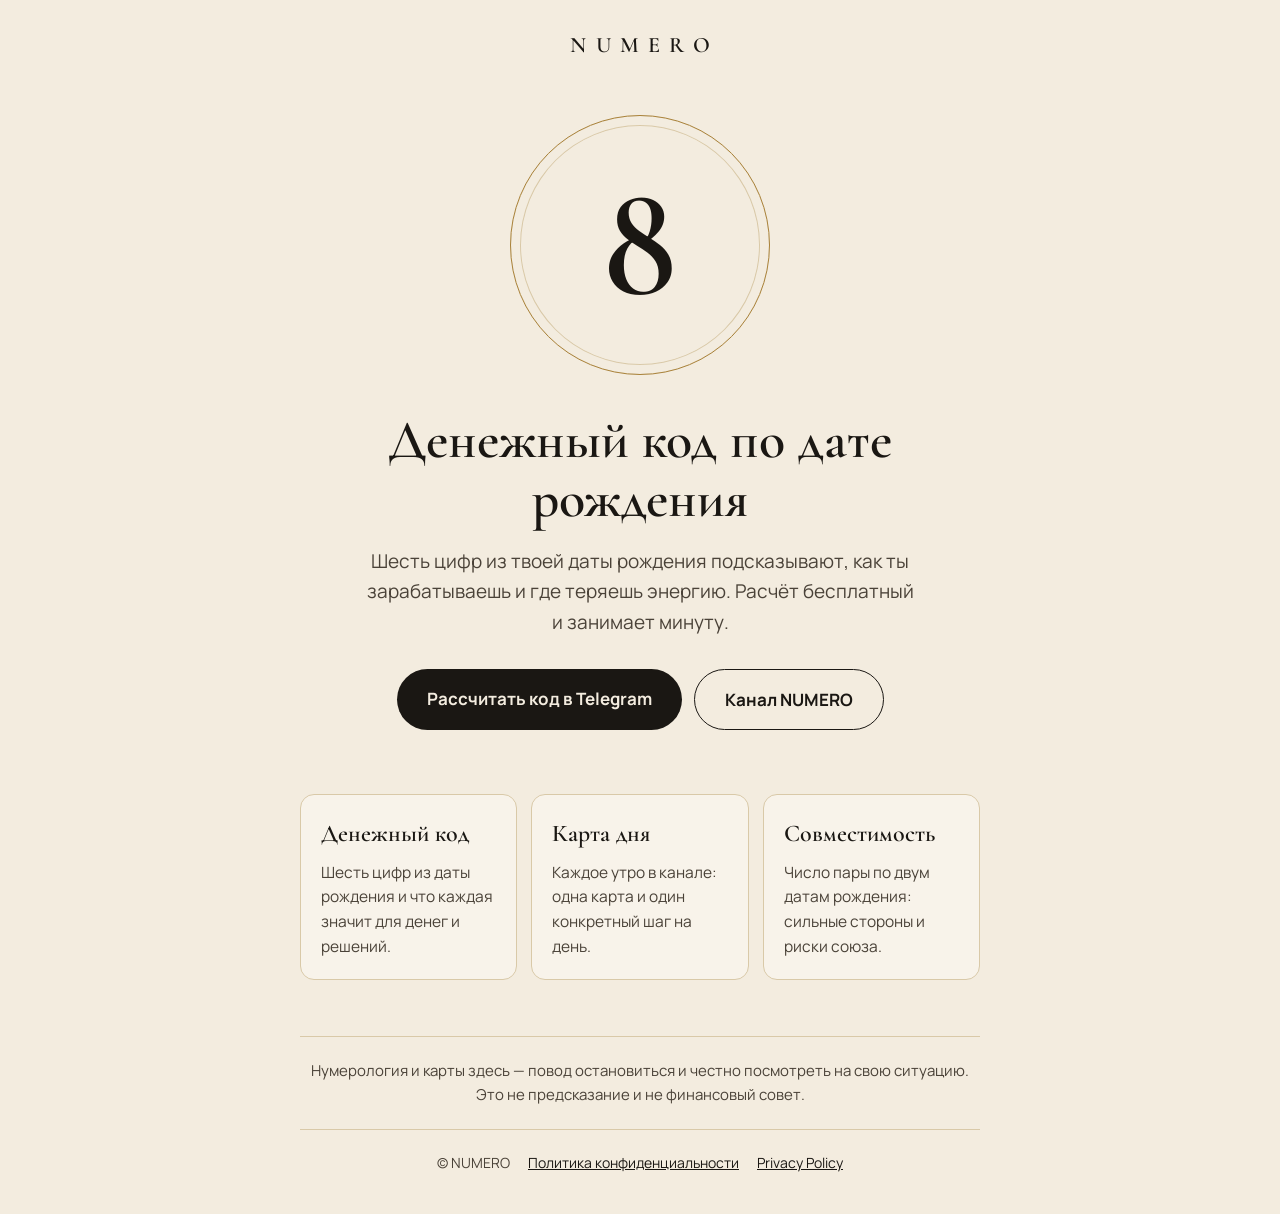
==== index.html @ ea4718e3 "NUMERO site: home, privacy policy, pin images" ====
<!doctype html>
<html lang="ru">
<head>
<meta charset="utf-8">
<meta name="viewport" content="width=device-width,initial-scale=1">
<title>NUMERO · Денежный код по дате рождения</title>
<meta name="description" content="Денежный код и значение цифр по дате рождения, карта дня таро. Рассчитай свой код бесплатно в Telegram.">
<link rel="stylesheet" href="style.css">
</head>
<body>
<div class="wrap">
  <header class="top"><a class="brand" href="./">NUMERO</a></header>

  <section class="hero">
    <div class="seal" aria-hidden="true"><span>8</span></div>
    <h1>Денежный код по дате рождения</h1>
    <p class="lead">Шесть цифр из твоей даты рождения подсказывают, как ты зарабатываешь и где теряешь энергию. Расчёт бесплатный и занимает минуту.</p>
    <div class="btns">
      <a class="btn" href="https://t.me/paveldokbot?start=pin_site_home">Рассчитать код в Telegram</a>
      <a class="btn ghost" href="https://t.me/thenumero">Канал NUMERO</a>
    </div>
  </section>

  <section class="cards">
    <div class="card"><h3>Денежный код</h3><p>Шесть цифр из даты рождения и что каждая значит для денег и решений.</p></div>
    <div class="card"><h3>Карта дня</h3><p>Каждое утро в канале: одна карта и один конкретный шаг на день.</p></div>
    <div class="card"><h3>Совместимость</h3><p>Число пары по двум датам рождения: сильные стороны и риски союза.</p></div>
  </section>

  <p class="note">Нумерология и карты здесь — повод остановиться и честно посмотреть на свою ситуацию. Это не предсказание и не финансовый совет.</p>

  <footer>
    <span>© NUMERO</span>
    <a href="privacy.html">Политика конфиденциальности</a>
    <a href="privacy.html#en">Privacy Policy</a>
  </footer>
</div>
</body>
</html>
---- style.css ----
@font-face{font-family:"Cormorant";font-weight:600;font-display:swap;src:url(fonts/cormorant-garamond-cyrillic-600-normal.woff2) format("woff2");unicode-range:U+0301,U+0400-045F,U+0490-0491,U+04B0-04B1,U+2116}
@font-face{font-family:"Cormorant";font-weight:600;font-display:swap;src:url(fonts/cormorant-garamond-latin-600-normal.woff2) format("woff2");unicode-range:U+0000-00FF,U+0131,U+0152-0153,U+02BB-02BC,U+02C6,U+02DA,U+02DC,U+2000-206F,U+20AC,U+2122,U+2191,U+2193,U+2212,U+2215,U+FEFF,U+FFFD}
@font-face{font-family:"Manrope";font-weight:400;font-display:swap;src:url(fonts/manrope-cyrillic-400-normal.woff2) format("woff2");unicode-range:U+0301,U+0400-045F,U+0490-0491,U+04B0-04B1,U+2116}
@font-face{font-family:"Manrope";font-weight:400;font-display:swap;src:url(fonts/manrope-latin-400-normal.woff2) format("woff2");unicode-range:U+0000-00FF,U+0131,U+0152-0153,U+02BB-02BC,U+02C6,U+02DA,U+02DC,U+2000-206F,U+20AC,U+2122,U+2191,U+2193,U+2212,U+2215,U+FEFF,U+FFFD}
@font-face{font-family:"Manrope";font-weight:700;font-display:swap;src:url(fonts/manrope-cyrillic-700-normal.woff2) format("woff2");unicode-range:U+0301,U+0400-045F,U+0490-0491,U+04B0-04B1,U+2116}
@font-face{font-family:"Manrope";font-weight:700;font-display:swap;src:url(fonts/manrope-latin-700-normal.woff2) format("woff2");unicode-range:U+0000-00FF,U+0131,U+0152-0153,U+02BB-02BC,U+02C6,U+02DA,U+02DC,U+2000-206F,U+20AC,U+2122,U+2191,U+2193,U+2212,U+2215,U+FEFF,U+FFFD}

:root{--paper:#F3ECDF;--paper2:#EADFCB;--ink:#1A1713;--ink2:#4A4238;--gold:#A9823A;--line:#D9C9A8}
*{box-sizing:border-box;margin:0;padding:0}
html{-webkit-text-size-adjust:100%}
body{background:var(--paper);color:var(--ink);font-family:"Manrope",system-ui,sans-serif;font-size:17px;line-height:1.6}
a{color:var(--ink)}
.wrap{max-width:720px;margin:0 auto;padding:0 20px}
header.top{padding:28px 0;text-align:center}
.brand{font-family:"Cormorant",Georgia,serif;font-weight:600;font-size:22px;letter-spacing:.42em;padding-left:.42em;text-decoration:none}

/* home */
.hero{text-align:center;padding:24px 0 56px}
.seal{width:min(260px,62vw);aspect-ratio:1;margin:0 auto 36px;border-radius:50%;border:1.5px solid var(--gold);
  box-shadow:inset 0 0 0 9px var(--paper),inset 0 0 0 10px var(--line);display:grid;place-items:center}
.seal span{font-family:"Cormorant",Georgia,serif;font-weight:600;font-size:min(150px,36vw);line-height:1;font-variant-numeric:lining-nums}
h1{font-family:"Cormorant",Georgia,serif;font-weight:600;font-size:clamp(36px,8vw,54px);line-height:1.08;margin-bottom:18px}
.lead{color:var(--ink2);font-size:19px;max-width:560px;margin:0 auto 32px}
.btn{display:inline-block;background:var(--ink);color:var(--paper);text-decoration:none;font-weight:700;border-radius:999px;padding:16px 30px;font-size:17px}
.btn.ghost{background:transparent;color:var(--ink);border:1.5px solid var(--ink);margin-left:10px}
.btns{display:flex;flex-wrap:wrap;gap:12px;justify-content:center}
.btns .btn.ghost{margin-left:0}
.cards{display:grid;grid-template-columns:repeat(auto-fit,minmax(200px,1fr));gap:14px;margin:8px 0 56px}
.card{border:1px solid var(--line);border-radius:14px;padding:20px;background:rgba(255,255,255,.35)}
.card h3{font-family:"Cormorant",Georgia,serif;font-weight:600;font-size:24px;margin-bottom:6px}
.card p{color:var(--ink2);font-size:15.5px}
.note{border-top:1px solid var(--line);padding:22px 0;color:var(--ink2);font-size:15px;text-align:center}

/* policy */
.doc{padding:8px 0 48px}
.doc h1{font-size:clamp(32px,7vw,44px);margin-bottom:6px}
.doc .meta{color:var(--ink2);font-size:14px;margin-bottom:28px}
.doc h2{font-family:"Cormorant",Georgia,serif;font-weight:600;font-size:26px;margin:30px 0 8px}
.doc p,.doc li{color:var(--ink2)}
.doc ul{padding-left:22px;margin:6px 0}
.doc li{margin:4px 0}
.lang{display:flex;gap:16px;font-size:14px;margin-bottom:22px}
.todo{background:#fff3c4;padding:0 4px}

footer{border-top:1px solid var(--line);padding:22px 0 40px;font-size:14px;color:var(--ink2);display:flex;flex-wrap:wrap;gap:8px 18px;justify-content:center}
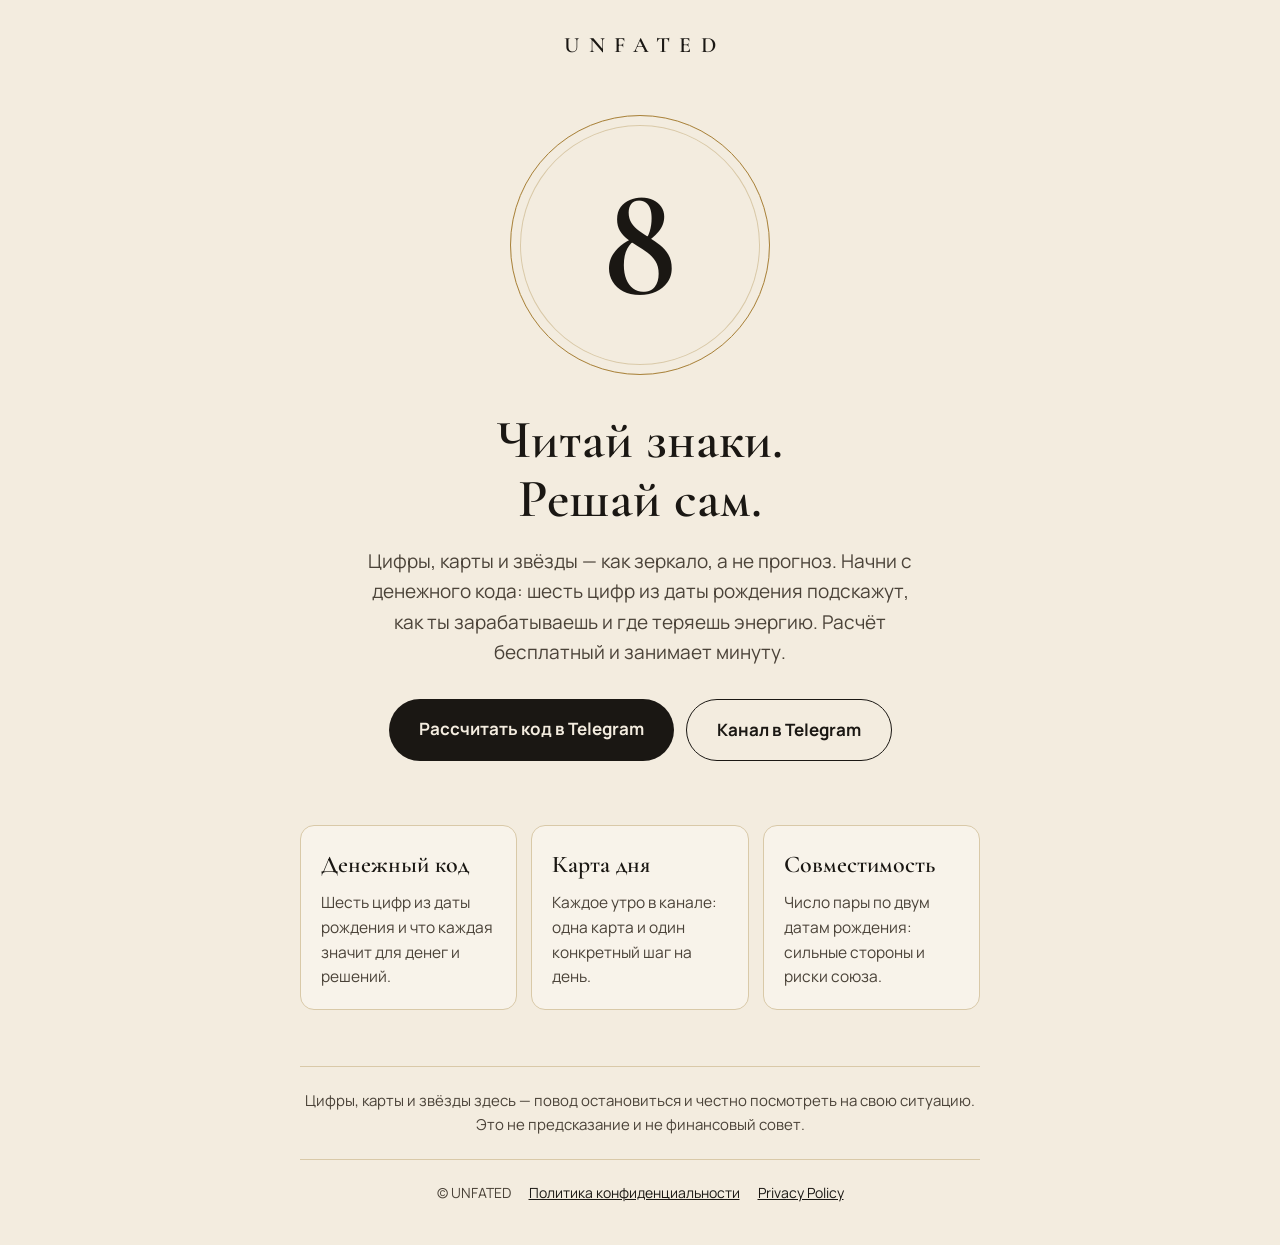
==== commit dfa8269b: "Rebrand site to UNFATED" ====
--- a/index.html
+++ b/index.html
@@ -3,21 +3,21 @@
 <head>
 <meta charset="utf-8">
 <meta name="viewport" content="width=device-width,initial-scale=1">
-<title>NUMERO · Денежный код по дате рождения</title>
-<meta name="description" content="Денежный код и значение цифр по дате рождения, карта дня таро. Рассчитай свой код бесплатно в Telegram.">
+<title>UNFATED · Читай знаки. Решай сам.</title>
+<meta name="description" content="Цифры, карты и звёзды как зеркало, а не прогноз. Читай знаки — решай сам. Начни с денежного кода по дате рождения в Telegram.">
 <link rel="stylesheet" href="style.css">
 </head>
 <body>
 <div class="wrap">
-  <header class="top"><a class="brand" href="./">NUMERO</a></header>
+  <header class="top"><a class="brand" href="./">UNFATED</a></header>
 
   <section class="hero">
     <div class="seal" aria-hidden="true"><span>8</span></div>
-    <h1>Денежный код по дате рождения</h1>
-    <p class="lead">Шесть цифр из твоей даты рождения подсказывают, как ты зарабатываешь и где теряешь энергию. Расчёт бесплатный и занимает минуту.</p>
+    <h1>Читай знаки.<br>Решай сам.</h1>
+    <p class="lead">Цифры, карты и звёзды — как зеркало, а не прогноз. Начни с денежного кода: шесть цифр из даты рождения подскажут, как ты зарабатываешь и где теряешь энергию. Расчёт бесплатный и занимает минуту.</p>
     <div class="btns">
       <a class="btn" href="https://t.me/paveldokbot?start=pin_site_home">Рассчитать код в Telegram</a>
-      <a class="btn ghost" href="https://t.me/thenumero">Канал NUMERO</a>
+      <a class="btn ghost" href="https://t.me/thenumero">Канал в Telegram</a>
     </div>
   </section>
 
@@ -27,10 +27,10 @@
     <div class="card"><h3>Совместимость</h3><p>Число пары по двум датам рождения: сильные стороны и риски союза.</p></div>
   </section>
 
-  <p class="note">Нумерология и карты здесь — повод остановиться и честно посмотреть на свою ситуацию. Это не предсказание и не финансовый совет.</p>
+  <p class="note">Цифры, карты и звёзды здесь — повод остановиться и честно посмотреть на свою ситуацию. Это не предсказание и не финансовый совет.</p>
 
   <footer>
-    <span>© NUMERO</span>
+    <span>© UNFATED</span>
     <a href="privacy.html">Политика конфиденциальности</a>
     <a href="privacy.html#en">Privacy Policy</a>
   </footer>
